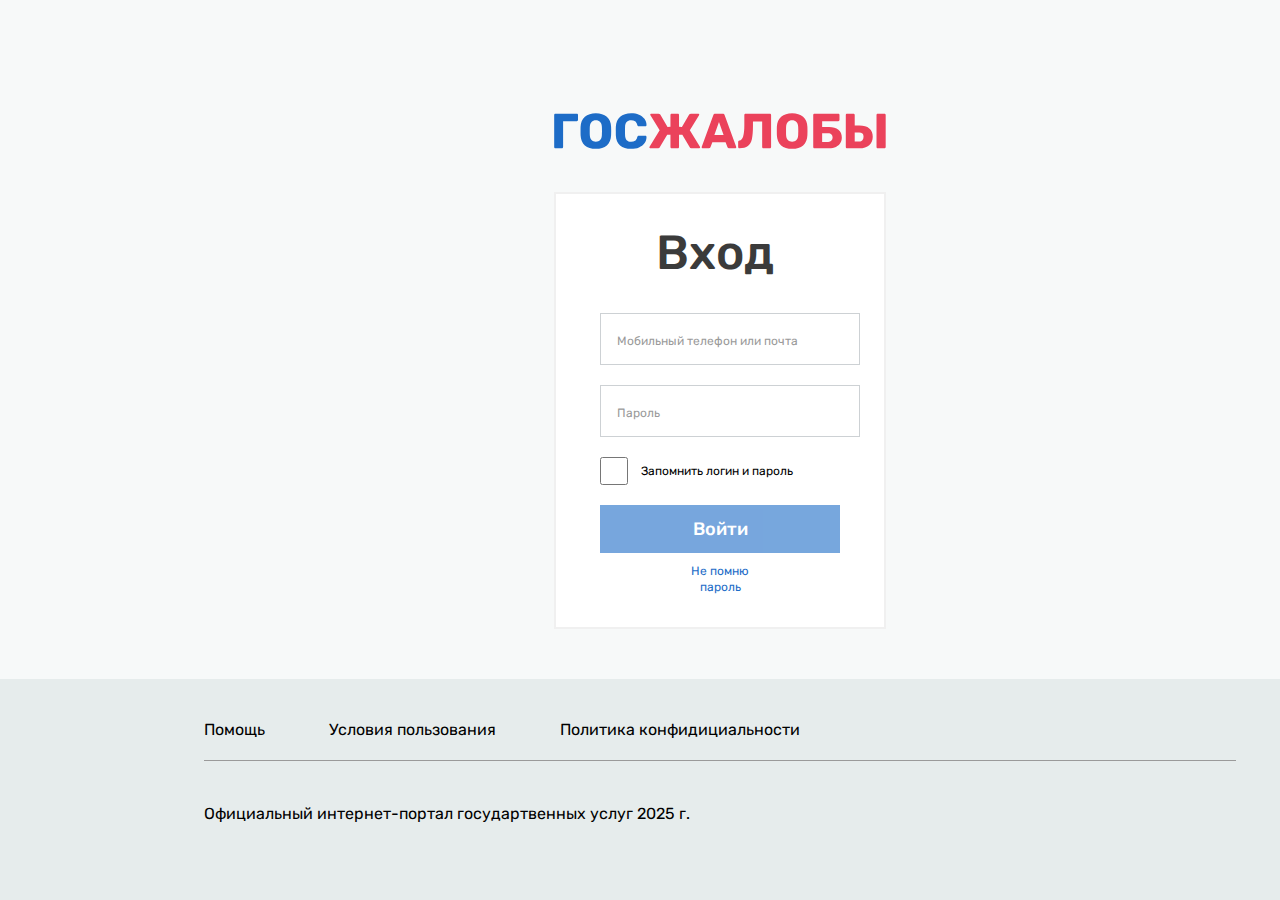
==== authorization.html @ 57f1457f "feat: авторизация и редирект" ====
<!DOCTYPE html>
<html lang="ru">
<head>
    <meta charset="UTF-8">
    <meta name="viewport" content="width=device-width, initial-scale=1.0">
    <link rel="stylesheet" href="styles/index.css">
    <title>ГосЖалоба</title>
</head>
<body>
    <div class="page">
        <div class="authorization">
            <div class="head">
              <img class="logo logo_authorization" src="images/gosjalobi.svg" alt="Логотип">
            </div>
            <div class="login">
                <h2 class="login__title">Вход</h2>
                <form name="formAuthorization" class="login__form" novalidate>
                    <input type="text" name="emailorphone" id="login__input_email" class="login__input login__input_email" placeholder="Мобильный телефон или почта" required>
                    <span id="login__input_email-error" class="login__input-error"></span>
                    <input type="password" name="password" id="login__input_password" class="login__input login__input_password" placeholder="Пароль" required>
                    <span id="login__input_password-error" class="login__input-error"></span>
                    <label class="login__label">
                        <input type="checkbox" class="login__checkbox" value="true">
                        <span class="login__label_text">Запомнить логин и пароль</span>
                    </label>
                    <button type="submit" name="open" disabled class="login__btnSubmit login__btnSubmit_inactive">Войти</button>
                    <p class="login__throw-pass">Не помню пароль</p>
                    <p class="login__pass-help">обратитеть к вашему администратору</p>
                    
                </form>
            </div>
        </div>
    
        <footer class="footer">
            <div class="footer__content">
              <nav class="footer__navigation">
                <ul class="footer__menu">
                  <li class="footer__item"><a class="footer__link" href="#">Помощь</a></li>
                  <li class="footer__item"><a class="footer__link" href="#">Условия пользования</a></li>
                  <li class="footer__item"><a class="footer__link" href="#">Политика конфидициальности</a></li>
                </ul>
              </nav>
              <p class="footer__author">Официальный интернет-портал государтвенных услуг 2025 г.</p>
            </div>
          </footer>
    </div>
    <script src="script/validation/authorization.js"></script>
</body>
</html>
---- styles/index.css ----
@import url(../vendor/normalize.css);
@import url(../fonts/fonts.css);

@import url(../blocks/body/body.css);
@import url(../blocks/page/page.css);

@import url(../blocks/intro/intro.css);
@import url(../blocks/avatar/avatar.css);
@import url(../blocks/avatar/__foto/avatar__foto.css);
@import url(../blocks/navigation/navigation.css);
@import url(../blocks/navigation/__menu/navigation__menu.css);
@import url(../blocks/navigation/__item/navigation__item.css);
@import url(../blocks/navigation/__link/navigation__link.css);

@import url(../blocks/content/content.css);
@import url(../blocks/grid/grid.css);
@import url(../blocks/content/__items/content__items.css);
@import url(../blocks/sidebar/sidebar.css);
@import url(../blocks/grid/__item/grid__item.css);
@import url(../blocks/grid/__link/grid__link.css);
@import url(../blocks/grid/__action-menu/grid__action-menu.css);
@import url(../blocks/grid/__action-item/grid__action-item.css);
@import url(../blocks/grid/__button/grid__button.css);

@import url(../blocks/footer/footer.css);
@import url(../blocks/footer/__content/footer__content.css);
@import url(../blocks/footer/__menu/footer__menu.css);
@import url(../blocks/footer/__item/footer_item.css);
@import url(../blocks/footer/__link/footer__link.css);
@import url(../blocks/footer/__author/footer__author.css);

@import url(../blocks/letter/letter.css);
@import url(../blocks/word/word.css);
@import url(../blocks/message/message.css);

@import url(../blocks/popup/popup.css);
@import url(../blocks/popup/__head/popup__head.css);
@import url(../blocks/popup/__close/popup__close.css);
@import url(../blocks/popup/__img/popup__img.css);
@import url(../blocks/popup/__title/popup__title.css);

@import url(../blocks/popup/_opened/popup_opned.css);

@import url(../blocks/authorization/authorization.css);
@import url(../blocks/head/head.css);
@import url(../blocks/logo/_authorization/logo_authorization.css);


@import url(../blocks/login/login.css);
@import url(../blocks/login/__title/login__title.css);
@import url(../blocks/login/__form/login__form.css);
@import url(../blocks/login/__input/login__input.css);
@import url(../blocks/login/__label/login__label.css);
@import url(../blocks/login/__label/_text/login__label_text.css);
@import url(../blocks/login/__checkbox/login__checkbox.css);
@import url(../blocks/login/__btnSubmit/login__btnSubmit.css);
@import url(../blocks/login/__btnSubmit/_inactive/login__btnSubmit_inactive.css);
@import url(../blocks/login/__throw-pass/login__throw-pass.css);
@import url(../blocks/login/__input-error/login__input-error.css);
@import url(../blocks/login/__input-error/_active/login__input-error_active.css);
@import url(../blocks/login/__input/_type_error/login__input_type_error.css);
@import url(../blocks/login/__pass-help/login__pass-help.css);
@import url(../blocks/login/__pass-help/_active/login__pass-help_active.css);
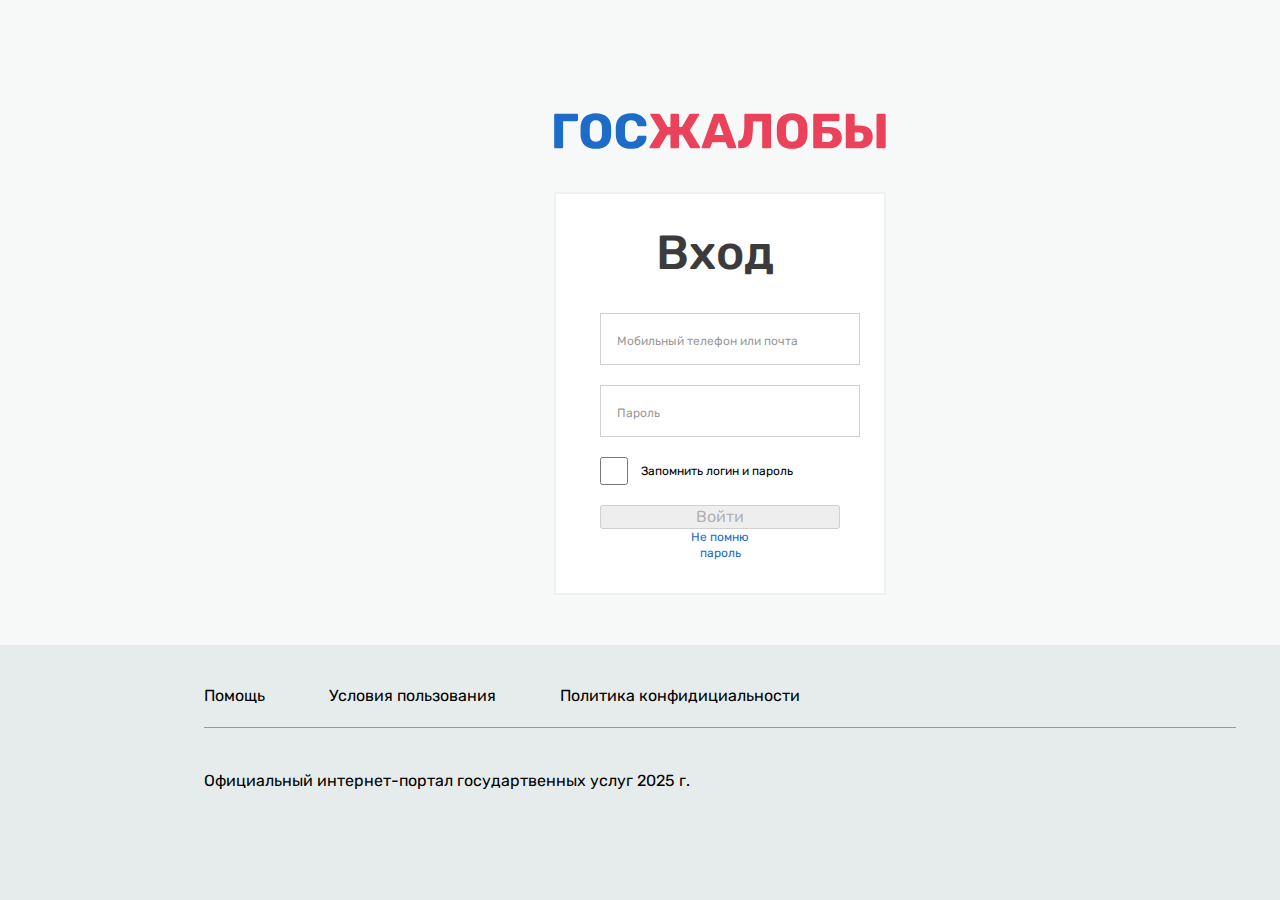
==== commit f396fd76: "feat: добавлен темплейт для исходящего сообщения, 2 класса вынесены в общие, шапка и мейн вынесены в" ====
--- a/authorization.html
+++ b/authorization.html
@@ -9,7 +9,7 @@
 <body>
     <div class="page">
         <div class="authorization">
-            <div class="head">
+            <div class="head"><!--Зачем нужна доп обертка?-->
               <img class="logo logo_authorization" src="images/gosjalobi.svg" alt="Логотип">
             </div>
             <div class="login">
@@ -23,7 +23,7 @@
                         <input type="checkbox" class="login__checkbox" value="true">
                         <span class="login__label_text">Запомнить логин и пароль</span>
                     </label>
-                    <button type="submit" name="open" disabled class="login__btnSubmit login__btnSubmit_inactive">Войти</button>
+                    <button type="submit" name="open" disabled class="button button_inactive">Войти</button>
                     <p class="login__throw-pass">Не помню пароль</p>
                     <p class="login__pass-help">обратитеть к вашему администратору</p>
                     
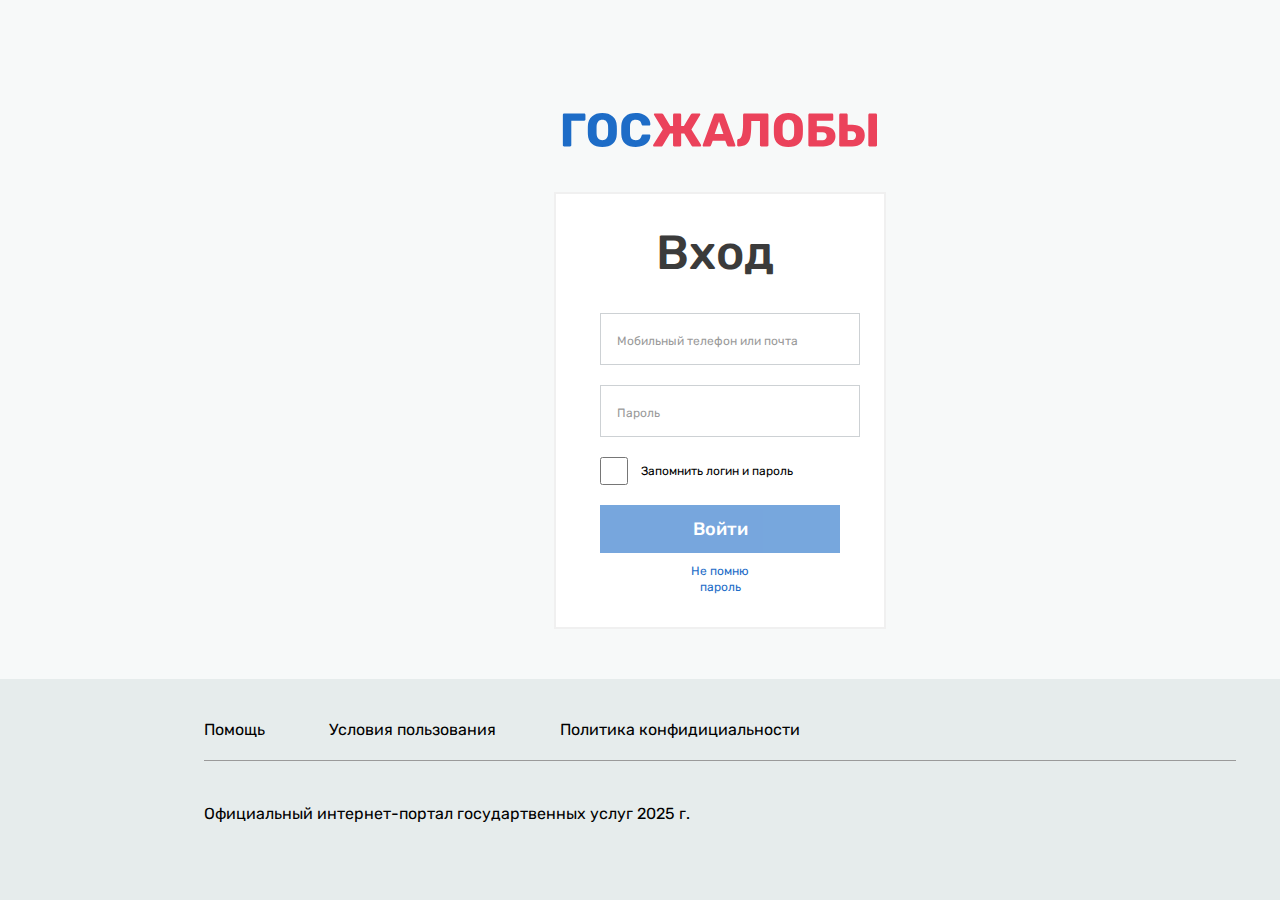
==== commit 18e44894: "feat:Добавил template авторизации в index.html. STihn" ====
--- a/authorization.html
+++ b/authorization.html
@@ -3,15 +3,13 @@
 <head>
     <meta charset="UTF-8">
     <meta name="viewport" content="width=device-width, initial-scale=1.0">
-    <link rel="stylesheet" href="styles/index.css">
+    <link rel="stylesheet" href="pages/index.css">
     <title>ГосЖалоба</title>
 </head>
 <body>
     <div class="page">
         <div class="authorization">
-            <div class="head"><!--Зачем нужна доп обертка?-->
-              <img class="logo logo_authorization" src="images/gosjalobi.svg" alt="Логотип">
-            </div>
+            <img class="logo logo_authorization" src="images/gosjalobi.svg" alt="Логотип">
             <div class="login">
                 <h2 class="login__title">Вход</h2>
                 <form name="formAuthorization" class="login__form" novalidate>
@@ -20,13 +18,12 @@
                     <input type="password" name="password" id="login__input_password" class="login__input login__input_password" placeholder="Пароль" required>
                     <span id="login__input_password-error" class="login__input-error"></span>
                     <label class="login__label">
-                        <input type="checkbox" class="login__checkbox" value="true">
+                        <input type="checkbox" class="login__checkbox">
                         <span class="login__label_text">Запомнить логин и пароль</span>
                     </label>
-                    <button type="submit" name="open" disabled class="button button_inactive">Войти</button>
+                    <button type="submit" name="open" class="button button_inactive">Войти</button>
                     <p class="login__throw-pass">Не помню пароль</p>
-                    <p class="login__pass-help">обратитеть к вашему администратору</p>
-                    
+                    <p class="login__pass-help">обратитеть к вашему администратору</p>                    
                 </form>
             </div>
         </div>
--- a/pages/index.css
+++ b/pages/index.css
@@ -0,0 +1,111 @@
+@import url(../vendor/normalize.css);
+@import url(../fonts/fonts.css);
+
+@import url(../blocks/body/body.css);
+@import url(../blocks/page/page.css);
+
+@import url(../blocks/header/header.css);
+
+@import url(../blocks/intro/intro.css);
+@import url(../blocks/logo/logo.css);
+@import url(../blocks/logo/_size/logo_size.css);
+
+@import url(../blocks/avatar/avatar.css);
+@import url(../blocks/avatar/__foto/avatar__foto.css);
+@import url(../blocks/avatar/__caption/avatar__caption.css);
+
+@import url(../blocks/navigation/navigation.css);
+@import url(../blocks/navigation/__menu/navigation__menu.css);
+@import url(../blocks/navigation/__item/navigation__item.css);
+@import url(../blocks/navigation/__link/navigation__link.css);
+@import url(../blocks/navigation/__item/_active/navigation__item_active.css);
+
+@import url(../blocks/main/main.css);
+@import url(../blocks/main/__title/main__title.css);
+
+@import url(../blocks/sidebar/sidebar.css);
+@import url(../blocks/sidebar/__list/sidebar__list.css);
+@import url(../blocks/sidebar/__item/sidebar__item.css);
+@import url(../blocks/sidebar/__link/sidebar__link.css);
+@import url(../blocks/sidebar/__link_active/sidebar__link_active.css);
+
+
+@import url(../blocks/content/content.css);
+
+@import url(../blocks/footer/footer.css);
+@import url(../blocks/footer/__content/footer__content.css);
+@import url(../blocks/footer/__menu/footer__menu.css);
+@import url(../blocks/footer/__item/footer_item.css);
+@import url(../blocks/footer/__link/footer__link.css);
+@import url(../blocks/footer/__author/footer__author.css);
+
+
+@import url(../blocks/popup/popup.css);
+@import url(../blocks/popup/__close/popup__close.css);
+@import url(../blocks/popup/__title/popup__title.css);
+@import url(../blocks/popup/_opened/popup_opened.css);
+@import url(../blocks/popup/__header/popup__header.css);
+@import url(../blocks/popup/__meaning/popup__meaning.css);
+
+@import url(../blocks/menu/menu.css);
+@import url(../blocks/checkbox/checkbox.css);
+@import url(../blocks/checkbox/__item/checkbox__item.css);
+@import url(../blocks/checkbox/__checkmark/checkbox__checkmark.css);
+@import url(../blocks/menu/__btn/menu__btn.css);
+@import url(../blocks/menu/__search/menu__search.css);
+@import url(../blocks/hidde/hidde.css);
+
+@import url(../blocks/message/message.css);
+@import url(../blocks/message/__info/message__info.css);
+@import url(../blocks/message/__text/message__text.css);
+@import url(../blocks/message/__title/message__title.css);
+@import url(../blocks/message/__name/message__name.css);
+@import url(../blocks/message/__email/message__email.css);
+
+@import url(../blocks/answer/answer.css);
+
+@import url(../blocks/link-content/link-content.css);
+@import url(../blocks/letter/__author/letter__author.css);
+@import url(../blocks/letter/__theme/letter__theme.css);
+
+
+@import url(../blocks/word/word.css);
+@import url(../blocks/word/__title/word__title.css);
+@import url(../blocks/word/__value/word__value.css);
+
+@import url(../blocks/footer-link/footer-link.css);
+@import url(../blocks/footer-link/__content/footer-link__content.css);
+@import url(../blocks/footer-link/__breackImg/footer-link__breackImg.css);
+@import url(../blocks/footer-link/__text/footer-link__text.css);
+@import url(../blocks/footer-link/__title/footer-link__title.css);
+@import url(../blocks/footer-link/__link/footer-link__link.css);
+@import url(../blocks/footer-link/__bold/footer-link__bold.css);
+@import url(../blocks/footer-link/__back/footer-link__back.css);
+@import url(../blocks/footer-link/_size/footer-link_size.css);
+
+@import url(../blocks/link_color/link_color.css);
+
+@import url(../blocks/button/button.css);
+@import url(../blocks/button/_inactive/button_inactive.css);
+
+
+@import url(../blocks/animation/animation.css);
+
+@import url(../blocks/authorization/authorization.css);
+@import url(../blocks/logo/_authorization/logo_authorization.css);
+
+
+@import url(../blocks/login/login.css);
+@import url(../blocks/login/__title/login__title.css);
+@import url(../blocks/login/__form/login__form.css);
+@import url(../blocks/login/__input/login__input.css);
+@import url(../blocks/login/__label/login__label.css);
+@import url(../blocks/login/__label/_text/login__label_text.css);
+@import url(../blocks/login/__checkbox/login__checkbox.css);
+@import url(../blocks/button/_inactive/button_inactive.css);
+@import url(../blocks/login/__throw-pass/login__throw-pass.css);
+@import url(../blocks/login/__input-error/login__input-error.css);
+@import url(../blocks/login/__input-error/_active/login__input-error_active.css);
+@import url(../blocks/login/__input/_type_error/login__input_type_error.css);
+@import url(../blocks/login/__pass-help/login__pass-help.css);
+@import url(../blocks/login/__pass-help/_active/login__pass-help_active.css);
